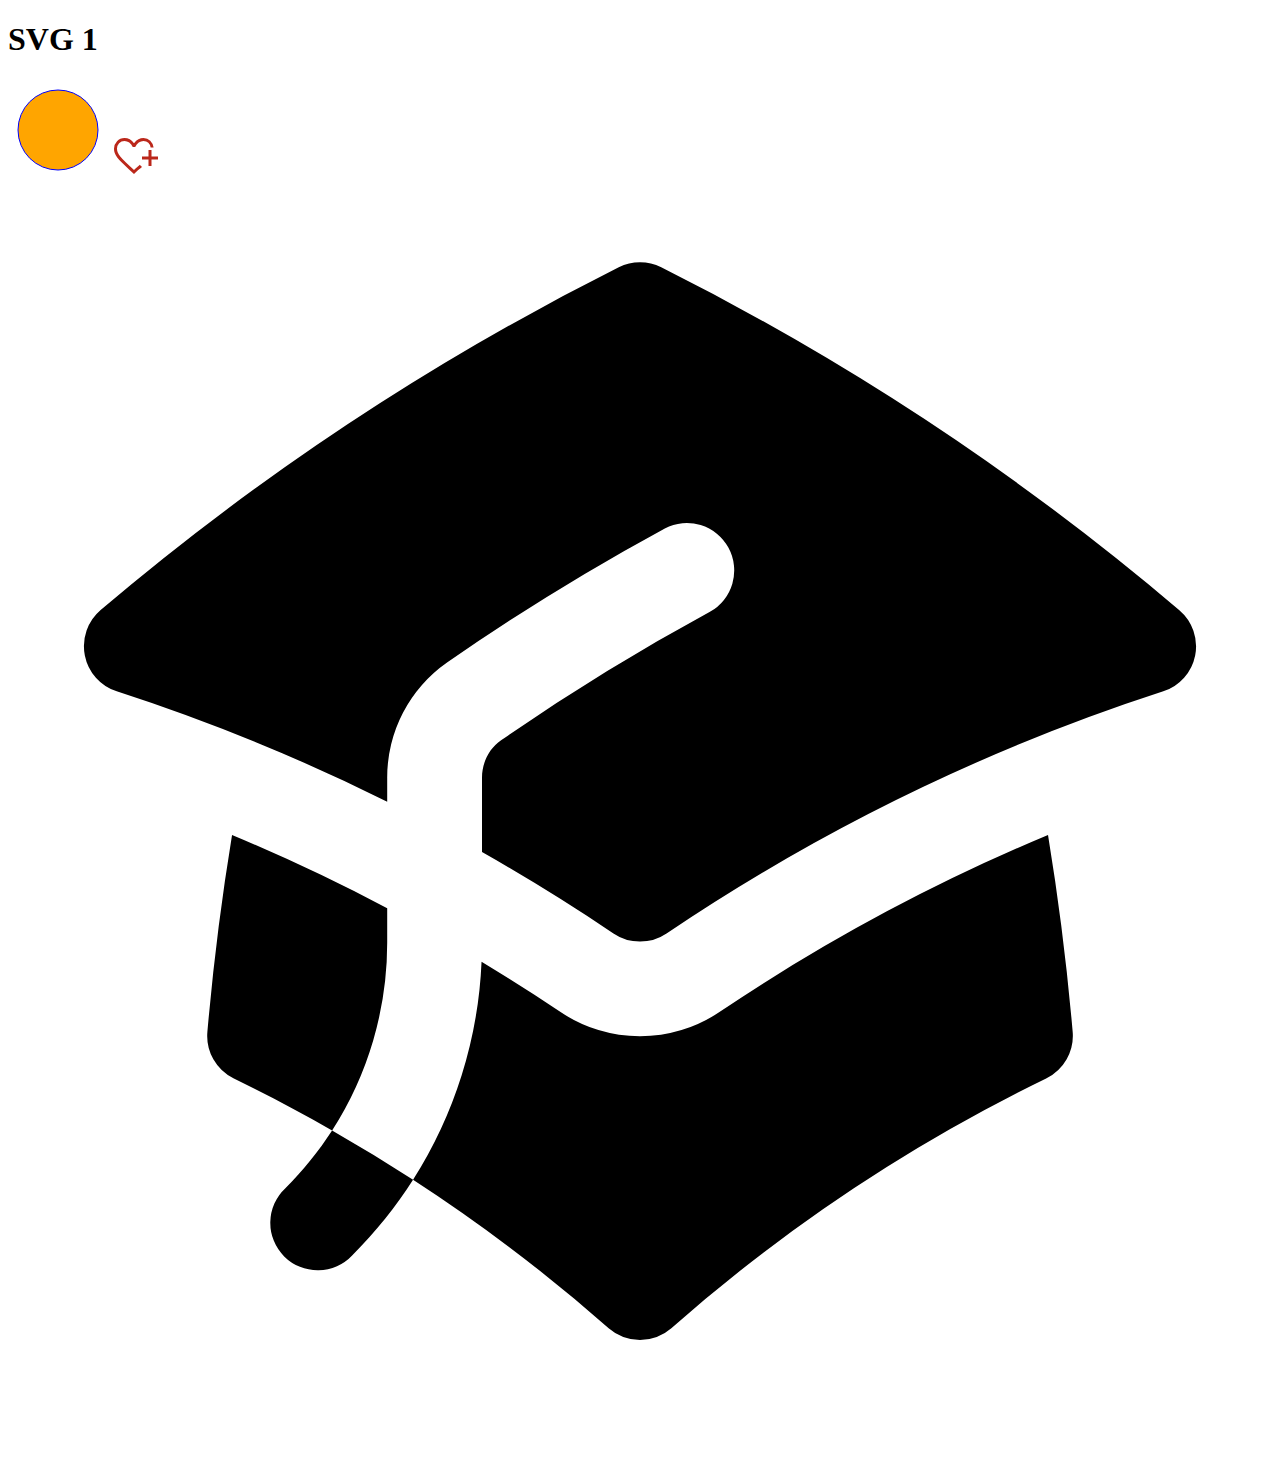
==== Index.html @ 5010bbe5 "Add files via upload" ====
<!DOCTYPE html>
<html lang="en">
<head>
    <meta charset="UTF-8">
    <meta name="viewport" content="width=device-width, initial-scale=1.0">
    <title>Document</title>
</head>
<body>
    <h1>SVG 1</h1>
    <svg width="100" height="100" xmlns="http://www.w3.org/2000/svg">
        <circle cx="50" cy="50" r="40" stroke="blue" stroke-with="40" fill="orange" />
    </svg>
    <svg xmlns="http://www.w3.org/2000/svg" height="48px" viewBox="0 -960 960 960" width="48px" fill="#BB271A"><path d="M440-497Zm0 376-99-91q-87-80-144.5-137T104-452q-35-46-49.5-86.5T40-625q0-90 60.5-152.5T250-840q57 0 105.5 26.5T440-736q42-54 89-79t101-25q80.58 0 135.29 55Q820-730 832-652h-59q-9-55-46.5-91.5T630-780q-51 0-95 31t-71 88h-49q-26-56-70-87.5T250-780q-66 0-108 44.5T100-625q0 39 15.5 76t53.89 84.07q38.39 47.06 104.5 110Q340-292 440-200q32-29 60.5-54t56.5-49l6.63 6.47q6.63 6.48 14.37 14.03 7.74 7.55 14.37 14.03L599-262q-27 24-56 49t-62 55l-41 37Zm290-159v-130H600v-60h130v-130h60v130h130v60H790v130h-60Z"/></svg>
    <svg xmlns="http://www.w3.org/2000/svg" xmlns:xlink="http://www.w3.org/1999/xlink" aria-hidden="true" role="img" class="iconify iconify--heroicons" width="100%" height="100%" preserveAspectRatio="xMidYMid meet" viewBox="0 0 20 20"><path fill="currentColor" fill-rule="evenodd" d="M9.664 1.319a.75.75 0 0 1 .672 0a41.059 41.059 0 0 1 8.198 5.424a.75.75 0 0 1-.254 1.285a31.372 31.372 0 0 0-7.86 3.83a.75.75 0 0 1-.84 0a31.508 31.508 0 0 0-2.08-1.287V9.394c0-.244.116-.463.302-.592a35.504 35.504 0 0 1 3.305-2.033a.75.75 0 0 0-.714-1.319a37 37 0 0 0-3.446 2.12A2.216 2.216 0 0 0 6 9.393v.38a31.293 31.293 0 0 0-4.28-1.746a.75.75 0 0 1-.254-1.285a41.059 41.059 0 0 1 8.198-5.424ZM6 11.459a29.848 29.848 0 0 0-2.455-1.158a41.029 41.029 0 0 0-.39 3.114a.75.75 0 0 0 .419.74c.528.256 1.046.53 1.554.82c-.21.324-.455.63-.739.914a.75.75 0 1 0 1.06 1.06c.37-.369.69-.77.96-1.193a26.61 26.61 0 0 1 3.095 2.348a.75.75 0 0 0 .992 0a26.547 26.547 0 0 1 5.93-3.95a.75.75 0 0 0 .42-.739a41.053 41.053 0 0 0-.39-3.114a29.925 29.925 0 0 0-5.199 2.801a2.25 2.25 0 0 1-2.514 0c-.41-.275-.826-.541-1.25-.797a6.985 6.985 0 0 1-1.084 3.45a26.503 26.503 0 0 0-1.281-.78A5.487 5.487 0 0 0 6 12v-.54Z" clip-rule="evenodd"></path></svg>
</body>
</html>
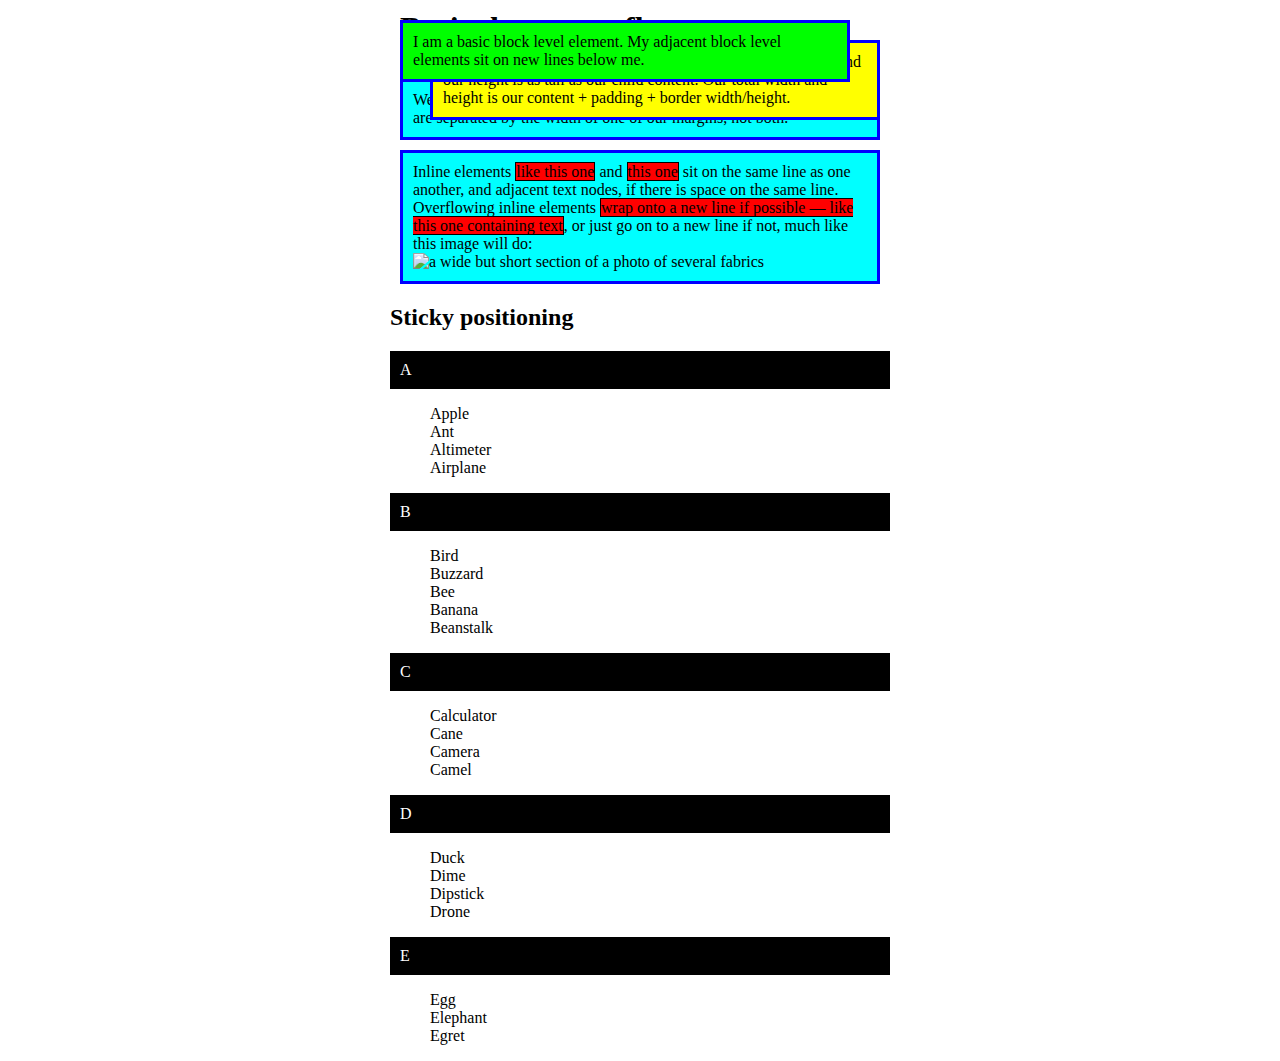
==== commit 8db15bd4: "Add files via upload" ====
--- a/Index.html
+++ b/Index.html
@@ -1,16 +1,71 @@
 <!DOCTYPE html>
 <html lang="en">
-<head>
-    <meta charset="UTF-8">
-    <meta name="viewport" content="width=device-width, initial-scale=1.0">
-    <title>Document</title>
-</head>
-<body>
-    <h1>SVG 1</h1>
-    <svg width="100" height="100" xmlns="http://www.w3.org/2000/svg">
-        <circle cx="50" cy="50" r="40" stroke="blue" stroke-with="40" fill="orange" />
-    </svg>
-    <svg xmlns="http://www.w3.org/2000/svg" height="48px" viewBox="0 -960 960 960" width="48px" fill="#BB271A"><path d="M440-497Zm0 376-99-91q-87-80-144.5-137T104-452q-35-46-49.5-86.5T40-625q0-90 60.5-152.5T250-840q57 0 105.5 26.5T440-736q42-54 89-79t101-25q80.58 0 135.29 55Q820-730 832-652h-59q-9-55-46.5-91.5T630-780q-51 0-95 31t-71 88h-49q-26-56-70-87.5T250-780q-66 0-108 44.5T100-625q0 39 15.5 76t53.89 84.07q38.39 47.06 104.5 110Q340-292 440-200q32-29 60.5-54t56.5-49l6.63 6.47q6.63 6.48 14.37 14.03 7.74 7.55 14.37 14.03L599-262q-27 24-56 49t-62 55l-41 37Zm290-159v-130H600v-60h130v-130h60v130h130v60H790v130h-60Z"/></svg>
-    <svg xmlns="http://www.w3.org/2000/svg" xmlns:xlink="http://www.w3.org/1999/xlink" aria-hidden="true" role="img" class="iconify iconify--heroicons" width="100%" height="100%" preserveAspectRatio="xMidYMid meet" viewBox="0 0 20 20"><path fill="currentColor" fill-rule="evenodd" d="M9.664 1.319a.75.75 0 0 1 .672 0a41.059 41.059 0 0 1 8.198 5.424a.75.75 0 0 1-.254 1.285a31.372 31.372 0 0 0-7.86 3.83a.75.75 0 0 1-.84 0a31.508 31.508 0 0 0-2.08-1.287V9.394c0-.244.116-.463.302-.592a35.504 35.504 0 0 1 3.305-2.033a.75.75 0 0 0-.714-1.319a37 37 0 0 0-3.446 2.12A2.216 2.216 0 0 0 6 9.393v.38a31.293 31.293 0 0 0-4.28-1.746a.75.75 0 0 1-.254-1.285a41.059 41.059 0 0 1 8.198-5.424ZM6 11.459a29.848 29.848 0 0 0-2.455-1.158a41.029 41.029 0 0 0-.39 3.114a.75.75 0 0 0 .419.74c.528.256 1.046.53 1.554.82c-.21.324-.455.63-.739.914a.75.75 0 1 0 1.06 1.06c.37-.369.69-.77.96-1.193a26.61 26.61 0 0 1 3.095 2.348a.75.75 0 0 0 .992 0a26.547 26.547 0 0 1 5.93-3.95a.75.75 0 0 0 .42-.739a41.053 41.053 0 0 0-.39-3.114a29.925 29.925 0 0 0-5.199 2.801a2.25 2.25 0 0 1-2.514 0c-.41-.275-.826-.541-1.25-.797a6.985 6.985 0 0 1-1.084 3.45a26.503 26.503 0 0 0-1.281-.78A5.487 5.487 0 0 0 6 12v-.54Z" clip-rule="evenodd"></path></svg>
-</body>
+  <head>
+    <meta charset="UTF-8" />
+    <meta name="viewport" content="width=device-width, initial-scale=1.0" />
+    <title>CSS Positioning</title>
+    <link rel="stylesheet" href="Style.css" />
+  </head>
+  <body>
+    <h1>Basic document flow</h1>
+
+    <p>
+      I am a basic block level element. My adjacent block level elements sit on
+      new lines below me.
+    </p>
+
+    <p class="positioned">
+      By default we span 100% of the width of our parent element, and our height
+      is as tall as our child content. Our total width and height is our content
+      + padding + border width/height.
+    </p>
+
+    <p>
+      We are separated by our margins. Because of margin collapsing, we are
+      separated by the width of one of our margins, not both.
+    </p>
+
+    <p>
+      Inline elements <span>like this one</span> and <span>this one</span> sit
+      on the same line as one another, and adjacent text nodes, if there is
+      space on the same line. Overflowing inline elements
+      <span
+        >wrap onto a new line if possible — like this one containing text</span
+      >, or just go on to a new line if not, much like this image will do:
+      <img
+        src="https://mdn.github.io/learning-area/css/css-layout/positioning/long.jpg"
+        alt="a wide but short section of a photo of several fabrics"
+      />
+    </p>
+
+    <h2>Sticky positioning</h2>
+
+    <dl>
+      <dt>A</dt>
+      <dd>Apple</dd>
+      <dd>Ant</dd>
+      <dd>Altimeter</dd>
+      <dd>Airplane</dd>
+      <dt>B</dt>
+      <dd>Bird</dd>
+      <dd>Buzzard</dd>
+      <dd>Bee</dd>
+      <dd>Banana</dd>
+      <dd>Beanstalk</dd>
+      <dt>C</dt>
+      <dd>Calculator</dd>
+      <dd>Cane</dd>
+      <dd>Camera</dd>
+      <dd>Camel</dd>
+      <dt>D</dt>
+      <dd>Duck</dd>
+      <dd>Dime</dd>
+      <dd>Dipstick</dd>
+      <dd>Drone</dd>
+      <dt>E</dt>
+      <dd>Egg</dd>
+      <dd>Elephant</dd>
+      <dd>Egret</dd>
+    </dl>
+  </body>
 </html>
--- a/Style.css
+++ b/Style.css
@@ -0,0 +1,53 @@
+body {
+    position: relative;
+    width: 500px;
+    margin: 0 auto;
+  }
+  
+  p {
+    background: aqua;
+    border: 3px solid blue;
+    padding: 10px;
+    margin: 10px;
+  }
+  
+  span {
+    background: red;
+    border: 1px solid black;
+  }
+  
+  .positioned {
+    position: absolute;
+    background-color: yellow;
+    top: 30px;
+    left: 30px;
+  }
+
+  p:nth-of-type(1) {
+    position: absolute;
+    background-color: lime;
+    top: 10px;
+    right: 30px;
+    z-index: 1;
+  }
+
+  h1 {
+    /*position: fixed*/
+    top: 0;
+    width: 500px;
+    background-color: white;
+    padding: 10px;
+    margin-top: 0;
+    z-index: 2;
+  }
+
+  dt{
+    background-color: black;
+    color: white;
+    padding: 10px;
+    margin: 1rem 0;
+    position: sticky;
+    top: 0;
+    left: 0;
+
+  }
